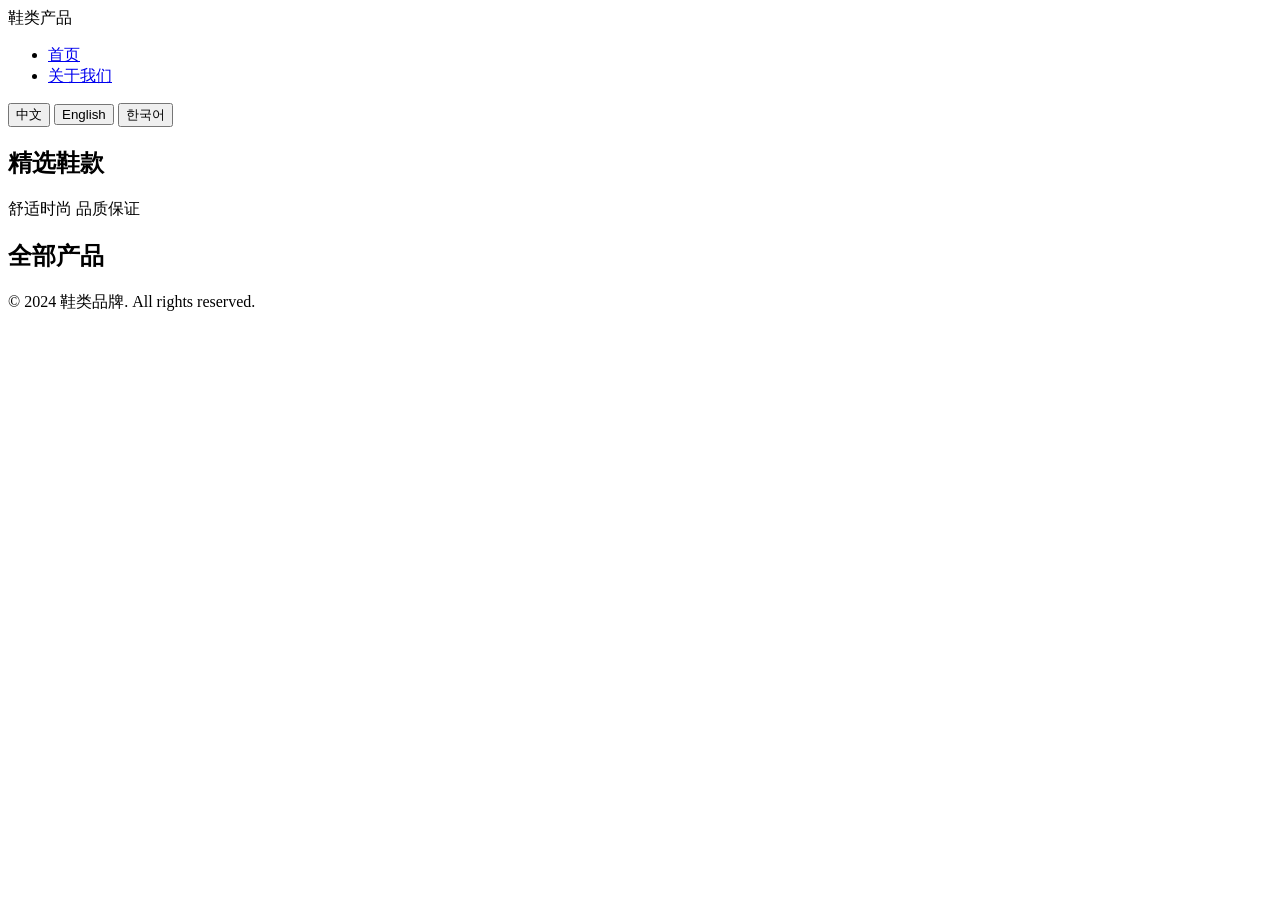
==== index.html @ e32cfd5c "Initial commit: add index.html" ====
<!DOCTYPE html>
<html lang="zh">
<head>
    <meta charset="UTF-8">
    <meta name="viewport" content="width=device-width, initial-scale=1.0">
    <title>首页 - 鞋类产品展示</title>
    <link rel="stylesheet" href="css/style.css">
</head>
<body>
    <header>
        <nav class="navbar">
            <div class="logo">鞋类产品</div>
            <ul class="nav-links">
                <li><a href="index.html" class="active">首页</a></li>
                <li><a href="about.html">关于我们</a></li>
            </ul>
            <div class="language-switcher">
                <button data-lang="zh" class="lang-btn active">中文</button>
                <button data-lang="en" class="lang-btn">English</button>
                <button data-lang="ko" class="lang-btn">한국어</button>
            </div>
        </nav>
    </header>

    <main>
        <section class="hero">
            <div class="hero-slider" id="heroSlider">
            </div>
            <div class="hero-content">
                <h1 id="heroTitle">精选鞋款</h1>
                <p id="heroSubtitle">舒适时尚 品质保证</p>
            </div>
        </section>

        <section class="products-section">
            <h2 id="productsTitle">全部产品</h2>
            <div class="series-filter" id="seriesFilter">
            </div>
            <div class="products-grid" id="productsGrid">
            </div>
        </section>
    </main>

    <footer>
        <div class="footer-content" id="footerContent">
            <p>&copy; 2024 鞋类品牌. All rights reserved.</p>
        </div>
    </footer>

    <script src="js/i18n.js"></script>
    <script src="js/cache-manager.js"></script>
    <script src="js/github-api.js"></script>
    <script src="js/lazy-load.js"></script>
    <script src="js/error-handler.js"></script>
    <script src="js/frontend.js"></script>
</body>
</html>
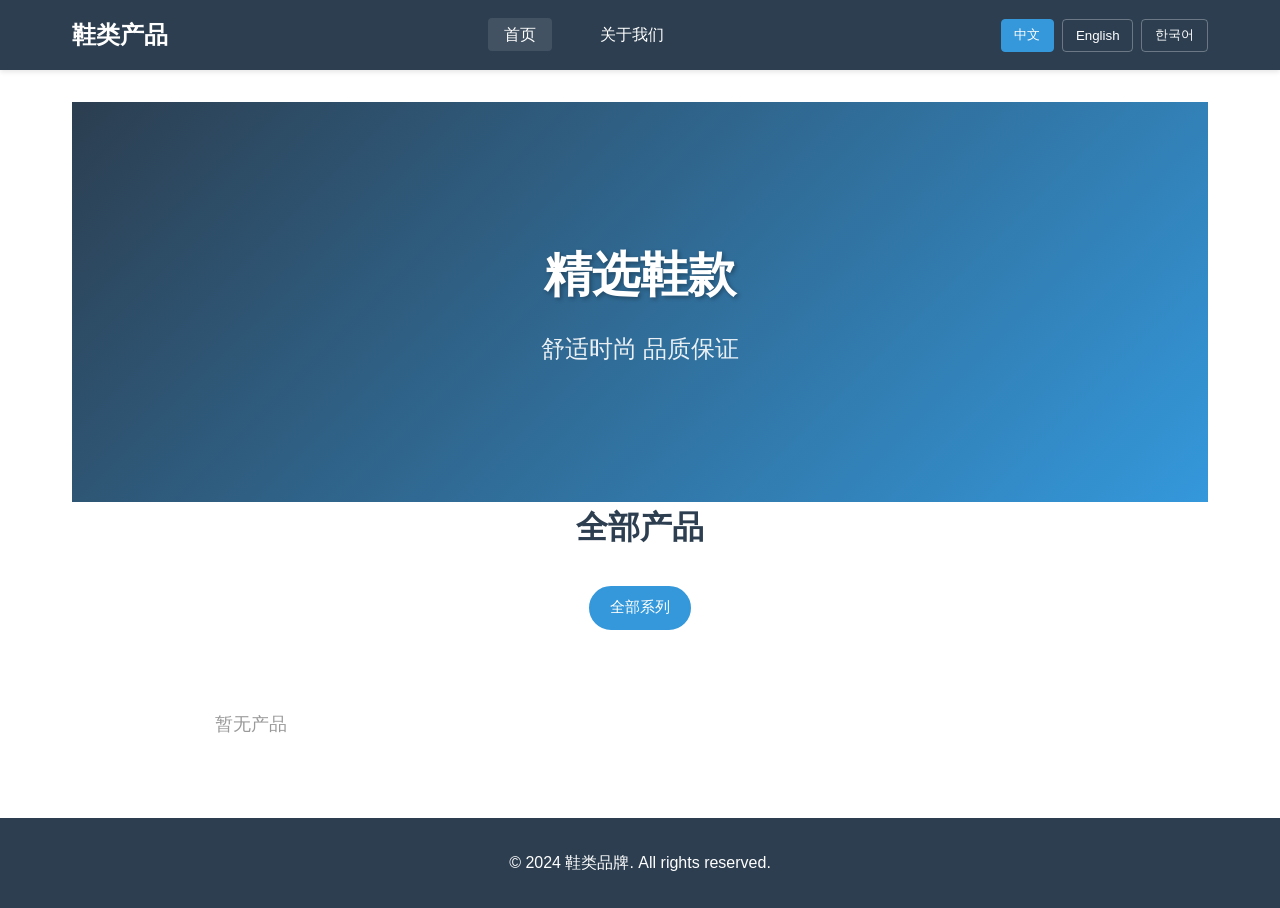
==== commit 2f516992: "初版" ====
--- a/index.html
+++ b/index.html
@@ -54,4 +54,4 @@
     <script src="js/error-handler.js"></script>
     <script src="js/frontend.js"></script>
 </body>
-</html>+</html>
--- a/css/style.css
+++ b/css/style.css
@@ -0,0 +1,337 @@
+* {
+    margin: 0;
+    padding: 0;
+    box-sizing: border-box;
+}
+
+:root {
+    --primary-color: #2c3e50;
+    --secondary-color: #3498db;
+    --accent-color: #e74c3c;
+    --text-color: #333;
+    --light-bg: #f8f9fa;
+    --border-color: #ddd;
+}
+
+body {
+    font-family: -apple-system, BlinkMacSystemFont, 'Segoe UI', Roboto, 'Helvetica Neue', Arial, sans-serif;
+    line-height: 1.6;
+    color: var(--text-color);
+    background-color: #fff;
+}
+
+header {
+    background-color: var(--primary-color);
+    color: #fff;
+    position: sticky;
+    top: 0;
+    z-index: 1000;
+    box-shadow: 0 2px 5px rgba(0,0,0,0.1);
+}
+
+.navbar {
+    display: flex;
+    justify-content: space-between;
+    align-items: center;
+    max-width: 1200px;
+    margin: 0 auto;
+    padding: 1rem 2rem;
+}
+
+.logo {
+    font-size: 1.5rem;
+    font-weight: bold;
+}
+
+.nav-links {
+    display: flex;
+    list-style: none;
+    gap: 2rem;
+}
+
+.nav-links a {
+    color: #fff;
+    text-decoration: none;
+    padding: 0.5rem 1rem;
+    border-radius: 4px;
+    transition: background-color 0.3s;
+}
+
+.nav-links a:hover,
+.nav-links a.active {
+    background-color: rgba(255,255,255,0.1);
+}
+
+.language-switcher {
+    display: flex;
+    gap: 0.5rem;
+}
+
+.lang-btn {
+    padding: 0.4rem 0.8rem;
+    border: 1px solid rgba(255,255,255,0.3);
+    background: transparent;
+    color: #fff;
+    border-radius: 4px;
+    cursor: pointer;
+    transition: all 0.3s;
+}
+
+.lang-btn:hover,
+.lang-btn.active {
+    background-color: var(--secondary-color);
+    border-color: var(--secondary-color);
+}
+
+.hero {
+    position: relative;
+    height: 400px;
+    background: linear-gradient(135deg, var(--primary-color), var(--secondary-color));
+    display: flex;
+    align-items: center;
+    justify-content: center;
+    overflow: hidden;
+}
+
+.hero-slider {
+    position: absolute;
+    top: 0;
+    left: 0;
+    width: 100%;
+    height: 100%;
+}
+
+.hero-slider img {
+    width: 100%;
+    height: 100%;
+    object-fit: cover;
+    opacity: 0.3;
+}
+
+.hero-content {
+    position: relative;
+    text-align: center;
+    color: #fff;
+    z-index: 1;
+}
+
+.hero-content h1 {
+    font-size: 3rem;
+    margin-bottom: 1rem;
+    text-shadow: 2px 2px 4px rgba(0,0,0,0.3);
+}
+
+.hero-content p {
+    font-size: 1.5rem;
+    opacity: 0.9;
+}
+
+main {
+    max-width: 1200px;
+    margin: 0 auto;
+    padding: 2rem;
+    min-height: calc(100vh - 200px);
+}
+
+.products-section h2 {
+    text-align: center;
+    margin-bottom: 2rem;
+    font-size: 2rem;
+    color: var(--primary-color);
+}
+
+.series-filter {
+    display: flex;
+    flex-wrap: wrap;
+    justify-content: center;
+    gap: 1rem;
+    margin-bottom: 2rem;
+}
+
+.filter-btn {
+    padding: 0.6rem 1.2rem;
+    border: 2px solid var(--secondary-color);
+    background: transparent;
+    color: var(--secondary-color);
+    border-radius: 25px;
+    cursor: pointer;
+    transition: all 0.3s;
+    font-size: 0.95rem;
+}
+
+.filter-btn:hover,
+.filter-btn.active {
+    background-color: var(--secondary-color);
+    color: #fff;
+}
+
+.products-grid {
+    display: grid;
+    grid-template-columns: repeat(auto-fill, minmax(280px, 1fr));
+    gap: 2rem;
+}
+
+.product-card {
+    border: 1px solid var(--border-color);
+    border-radius: 8px;
+    overflow: hidden;
+    transition: transform 0.3s, box-shadow 0.3s;
+    background: #fff;
+}
+
+.product-card:hover {
+    transform: translateY(-5px);
+    box-shadow: 0 5px 20px rgba(0,0,0,0.1);
+}
+
+.product-image {
+    width: 100%;
+    height: 250px;
+    object-fit: cover;
+    background-color: var(--light-bg);
+}
+
+.product-info {
+    padding: 1.2rem;
+}
+
+.product-name {
+    font-size: 1.1rem;
+    font-weight: 600;
+    margin-bottom: 0.5rem;
+    color: var(--primary-color);
+}
+
+.product-desc {
+    font-size: 0.9rem;
+    color: #666;
+    margin-bottom: 0.8rem;
+    line-height: 1.5;
+    display: -webkit-box;
+    -webkit-line-clamp: 2;
+    -webkit-box-orient: vertical;
+    overflow: hidden;
+}
+
+.product-price {
+    font-size: 1.2rem;
+    font-weight: bold;
+    color: var(--accent-color);
+}
+
+.about-section {
+    padding: 2rem 0;
+}
+
+.about-section h1 {
+    text-align: center;
+    margin-bottom: 2rem;
+    font-size: 2.5rem;
+    color: var(--primary-color);
+}
+
+.about-content {
+    display: grid;
+    grid-template-columns: 1fr 1fr;
+    gap: 3rem;
+    align-items: center;
+}
+
+.about-text p {
+    margin-bottom: 1.5rem;
+    font-size: 1.1rem;
+    line-height: 1.8;
+}
+
+.about-image img {
+    width: 100%;
+    border-radius: 8px;
+    box-shadow: 0 5px 20px rgba(0,0,0,0.1);
+}
+
+.contact-section {
+    margin-top: 4rem;
+    padding: 2rem;
+    background-color: var(--light-bg);
+    border-radius: 8px;
+}
+
+.contact-section h2 {
+    text-align: center;
+    margin-bottom: 2rem;
+    color: var(--primary-color);
+}
+
+.contact-info {
+    display: flex;
+    flex-direction: column;
+    gap: 1rem;
+    max-width: 500px;
+    margin: 0 auto;
+}
+
+.contact-item {
+    display: flex;
+    gap: 1rem;
+}
+
+.contact-item .label {
+    font-weight: 600;
+    color: var(--primary-color);
+    min-width: 60px;
+}
+
+.contact-item .value {
+    color: #666;
+}
+
+footer {
+    background-color: var(--primary-color);
+    color: #fff;
+    padding: 2rem;
+    text-align: center;
+}
+
+.footer-content {
+    max-width: 1200px;
+    margin: 0 auto;
+}
+
+.loading {
+    text-align: center;
+    padding: 3rem;
+    font-size: 1.2rem;
+    color: #666;
+}
+
+.error-message {
+    text-align: center;
+    padding: 3rem;
+    color: var(--accent-color);
+}
+
+.no-products {
+    text-align: center;
+    padding: 3rem;
+    color: #999;
+    font-size: 1.1rem;
+}
+
+@media (max-width: 768px) {
+    .navbar {
+        flex-direction: column;
+        gap: 1rem;
+    }
+    
+    .hero-content h1 {
+        font-size: 2rem;
+    }
+    
+    .about-content {
+        grid-template-columns: 1fr;
+    }
+    
+    .products-grid {
+        grid-template-columns: repeat(auto-fill, minmax(250px, 1fr));
+    }
+}
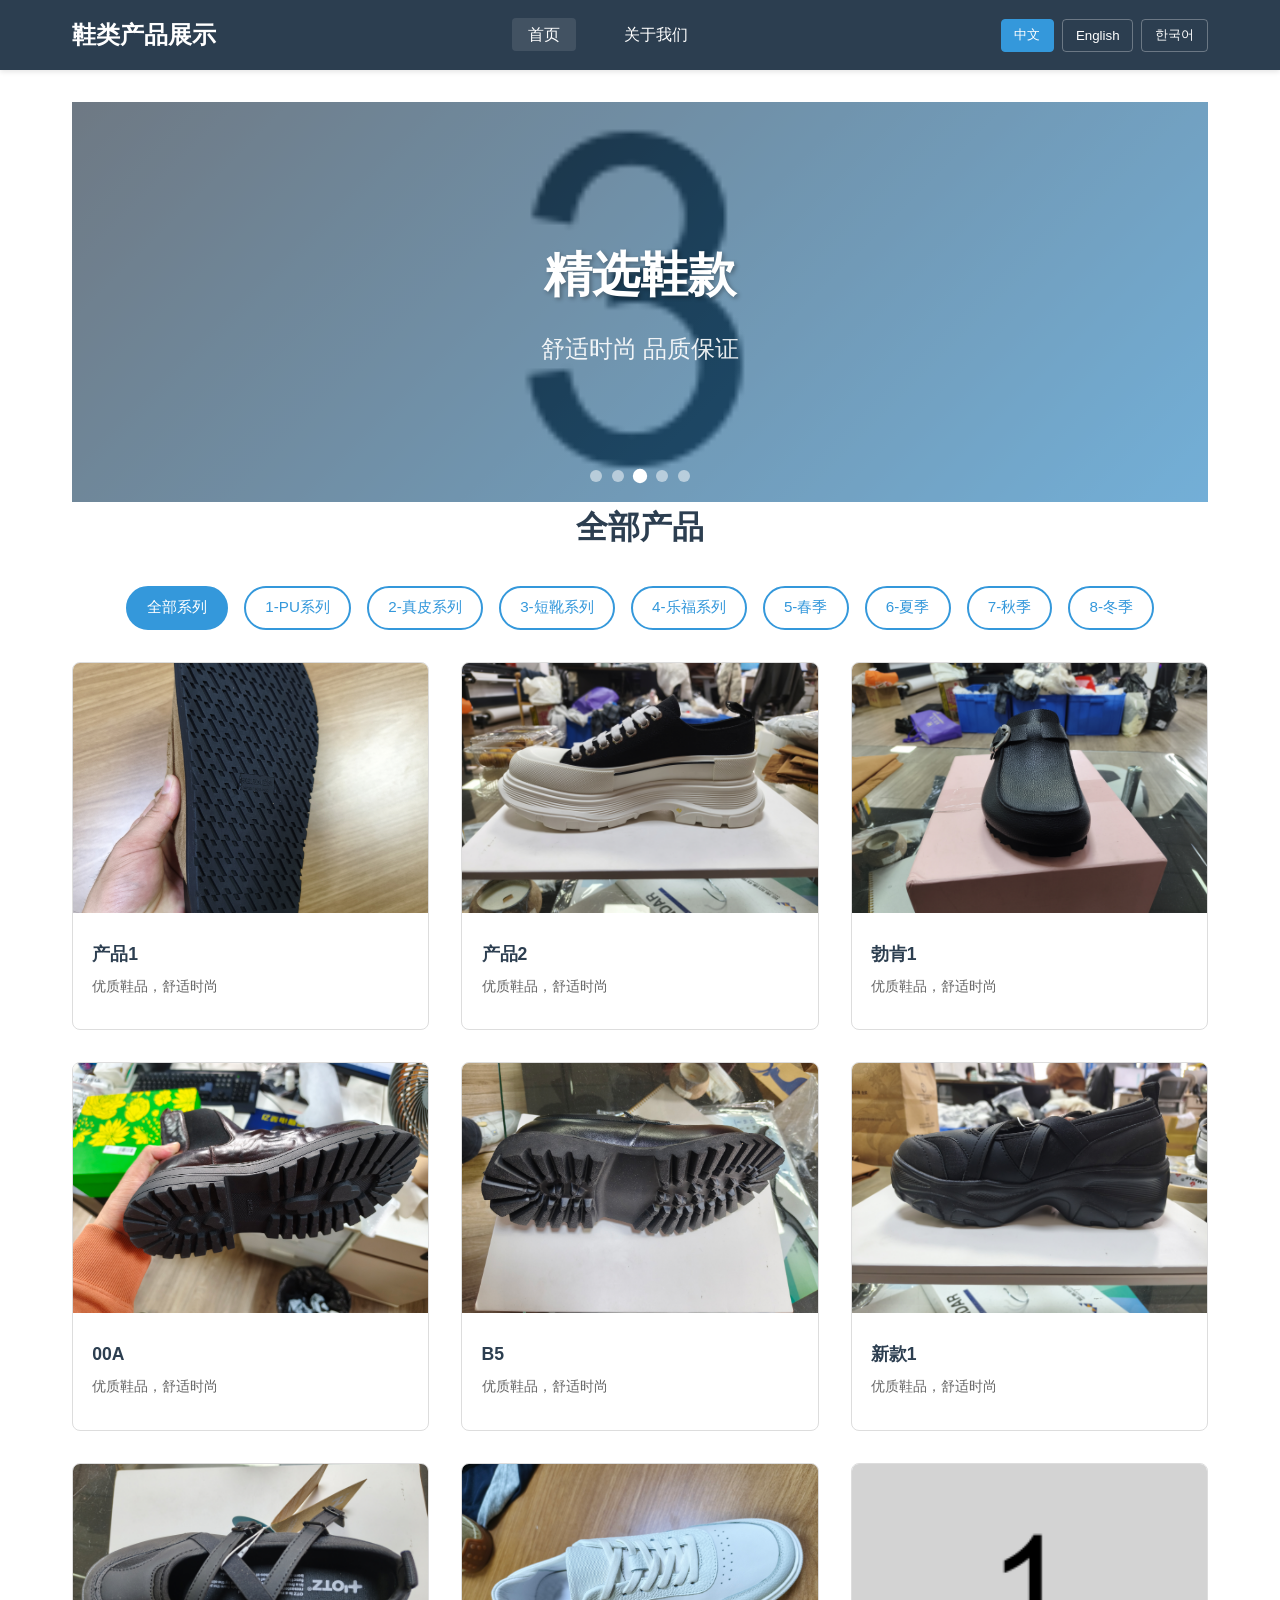
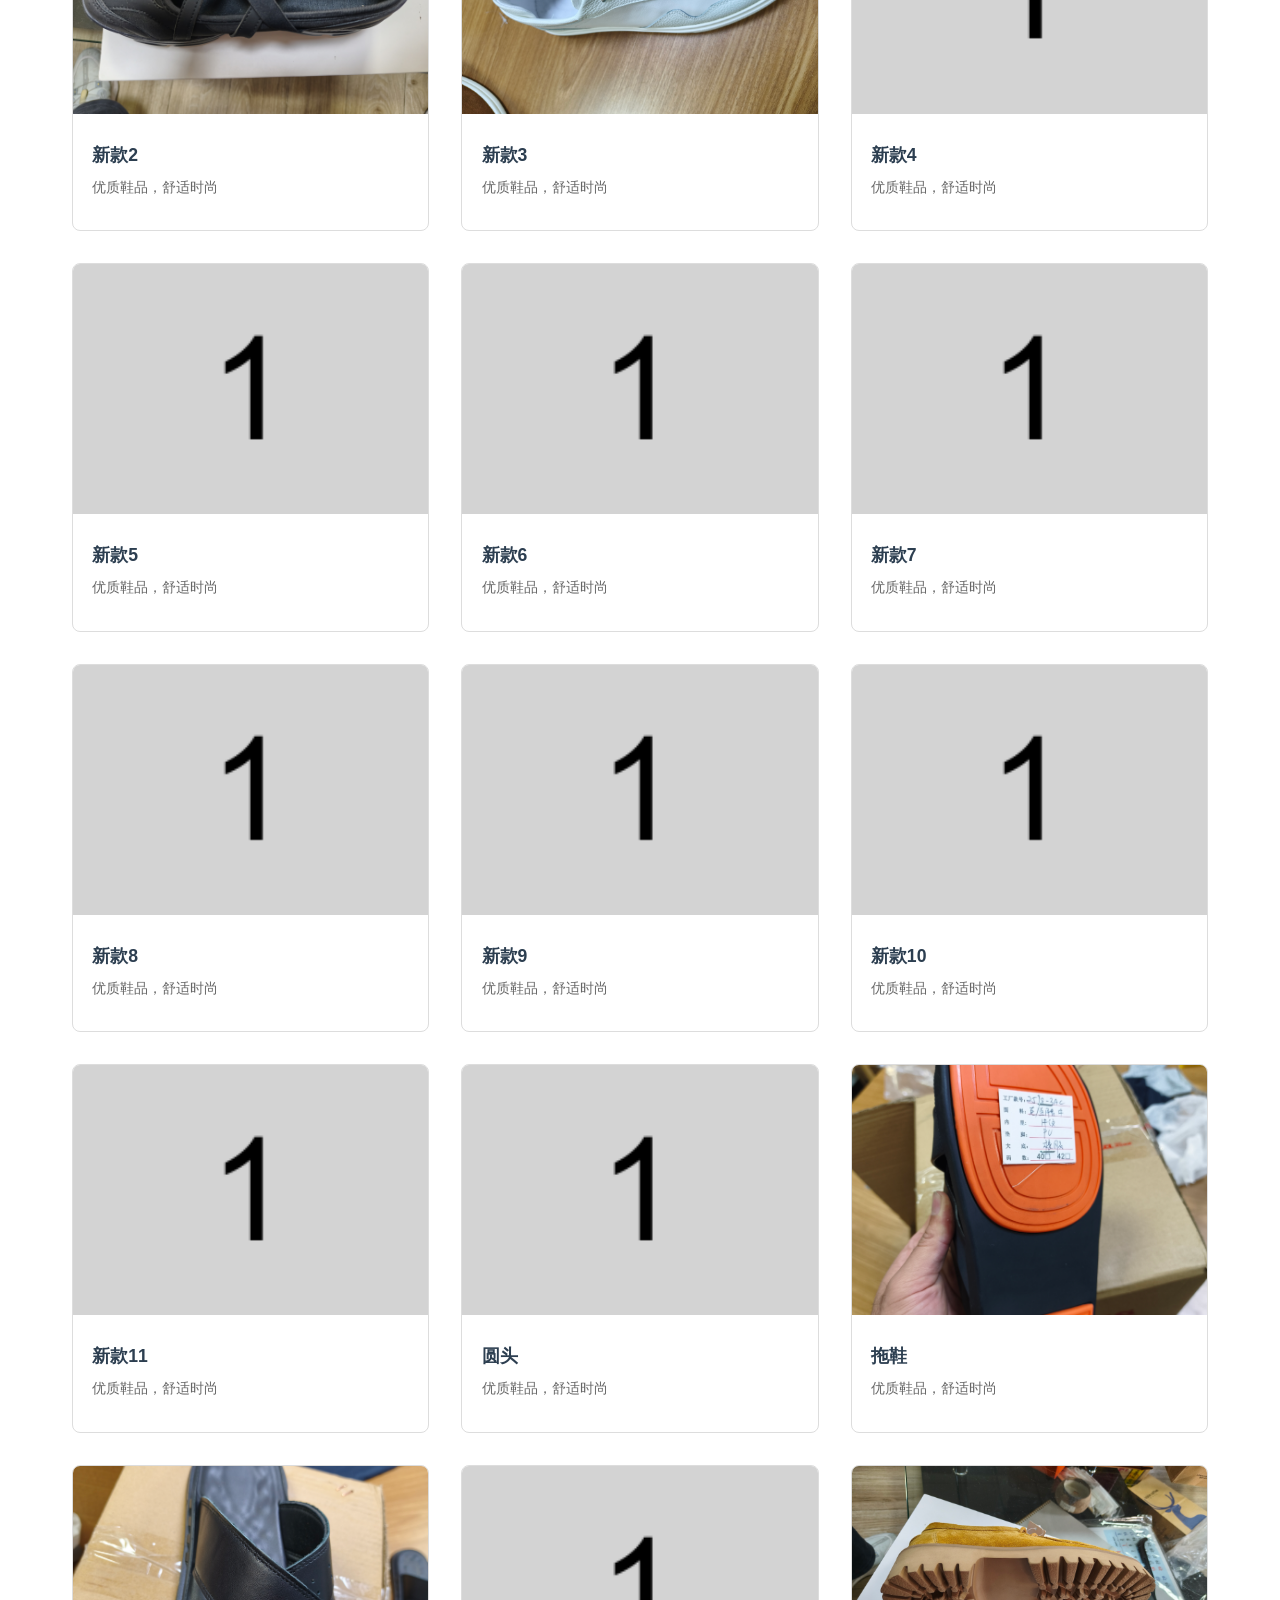
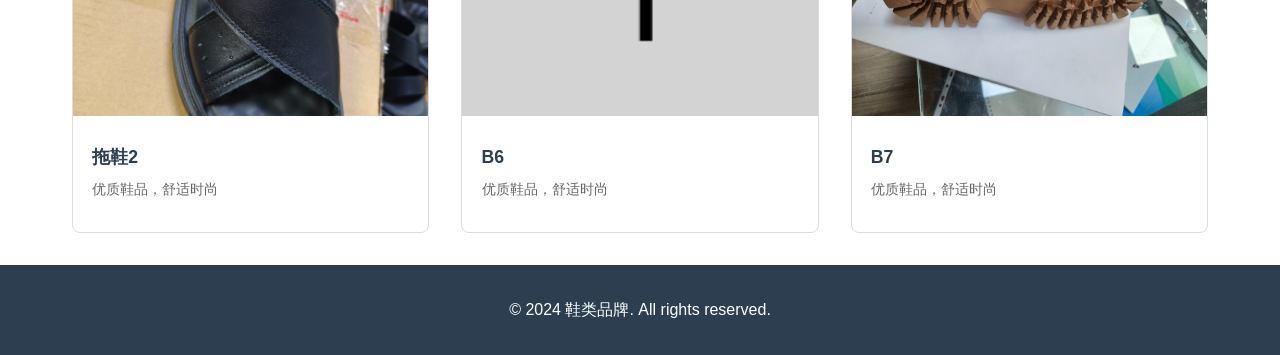
==== commit 41488886: "修复后台界面问题：修复产品保存SHA处理、添加描述字段、完善配置保存" ====
--- a/index.html
+++ b/index.html
@@ -47,6 +47,14 @@
         </div>
     </footer>
 
+    <div class="modal" id="productModal" style="display:none;">
+        <div class="modal-content">
+            <button class="modal-close" id="closeModal">&times;</button>
+            <div class="modal-gallery" id="modalGallery"></div>
+            <div class="modal-info" id="modalInfo"></div>
+        </div>
+    </div>
+
     <script src="js/i18n.js"></script>
     <script src="js/cache-manager.js"></script>
     <script src="js/github-api.js"></script>
--- a/css/style.css
+++ b/css/style.css
@@ -101,11 +101,50 @@
     height: 100%;
 }
 
-.hero-slider img {
+.hero-slider .slide {
+    position: absolute;
+    top: 0;
+    left: 0;
+    width: 100%;
+    height: 100%;
+    opacity: 0;
+    transition: opacity 0.8s ease-in-out;
+}
+
+.hero-slider .slide.active {
+    opacity: 1;
+}
+
+.hero-slider .slide img {
     width: 100%;
     height: 100%;
     object-fit: cover;
-    opacity: 0.3;
+    opacity: 0.4;
+}
+
+.hero-slider .slider-nav {
+    position: absolute;
+    bottom: 20px;
+    left: 50%;
+    transform: translateX(-50%);
+    display: flex;
+    gap: 10px;
+    z-index: 10;
+}
+
+.hero-slider .nav-dot {
+    width: 12px;
+    height: 12px;
+    border-radius: 50%;
+    background: rgba(255, 255, 255, 0.5);
+    cursor: pointer;
+    transition: all 0.3s;
+}
+
+.hero-slider .nav-dot:hover,
+.hero-slider .nav-dot.active {
+    background: #fff;
+    transform: scale(1.2);
 }
 
 .hero-content {
@@ -317,6 +356,182 @@
     font-size: 1.1rem;
 }
 
+.modal {
+    position: fixed;
+    top: 0;
+    left: 0;
+    width: 100%;
+    height: 100%;
+    background-color: rgba(0,0,0,0.8);
+    display: none;
+    align-items: center;
+    justify-content: center;
+    z-index: 2000;
+}
+
+.modal.active {
+    display: flex;
+}
+
+.modal-content {
+    background: #fff;
+    border-radius: 12px;
+    max-width: 1200px;
+    width: 95%;
+    max-height: 90vh;
+    overflow-y: auto;
+    position: relative;
+    display: flex;
+    flex-direction: row;
+}
+
+.modal-close {
+    position: absolute;
+    top: 15px;
+    right: 20px;
+    font-size: 28px;
+    color: #666;
+    cursor: pointer;
+    z-index: 10;
+    background: none;
+    border: none;
+}
+
+.modal-close:hover {
+    color: #333;
+}
+
+.modal-gallery {
+    flex: 1;
+    padding: 20px;
+    background: #f8f9fa;
+    display: flex;
+    flex-direction: column;
+}
+
+.image-carousel {
+    position: relative;
+    display: flex;
+    align-items: center;
+    justify-content: center;
+    flex: 1;
+}
+
+.carousel-btn {
+    position: absolute;
+    top: 50%;
+    transform: translateY(-50%);
+    width: 40px;
+    height: 40px;
+    border-radius: 50%;
+    background: rgba(0,0,0,0.5);
+    color: #fff;
+    border: none;
+    cursor: pointer;
+    font-size: 18px;
+    display: flex;
+    align-items: center;
+    justify-content: center;
+    transition: background 0.3s;
+}
+
+.carousel-btn:hover {
+    background: rgba(0,0,0,0.8);
+}
+
+.prev-btn {
+    left: 10px;
+}
+
+.next-btn {
+    right: 10px;
+}
+
+.modal-gallery .main-image {
+    width: 100%;
+    height: 500px;
+    display: flex;
+    align-items: center;
+    justify-content: center;
+    margin-bottom: 15px;
+}
+
+.modal-gallery .main-image img {
+    max-width: 100%;
+    max-height: 500px;
+    object-fit: contain;
+    cursor: pointer;
+}
+
+.modal-gallery .thumbnails {
+    display: flex;
+    gap: 8px;
+    overflow-x: auto;
+    padding: 10px 0;
+    justify-content: center;
+    flex-wrap: wrap;
+}
+
+.modal-gallery .thumbnail {
+    width: 60px;
+    height: 60px;
+    object-fit: cover;
+    border-radius: 4px;
+    cursor: pointer;
+    border: 2px solid transparent;
+    transition: border-color 0.3s;
+    flex-shrink: 0;
+}
+
+.modal-gallery .thumbnail:hover,
+.modal-gallery .thumbnail.active {
+    border-color: var(--secondary-color);
+}
+
+.modal-info {
+    flex: 1;
+    padding: 25px;
+    overflow-y: auto;
+}
+
+.modal-info .product-title {
+    font-size: 1.5rem;
+    color: var(--primary-color);
+    margin-bottom: 10px;
+}
+
+.modal-info .product-description {
+    color: #666;
+    margin-bottom: 15px;
+    line-height: 1.6;
+}
+
+.product-details {
+    margin-top: 20px;
+}
+
+.detail-row {
+    display: flex;
+    padding: 10px 0;
+    border-bottom: 1px solid #f0f0f0;
+}
+
+.detail-row .label {
+    font-weight: 600;
+    color: var(--primary-color);
+    min-width: 80px;
+}
+
+.detail-row .value {
+    color: #666;
+}
+
+.detail-row .value.price {
+    font-size: 1.3rem;
+    font-weight: bold;
+    color: var(--accent-color);
+}
+
 @media (max-width: 768px) {
     .navbar {
         flex-direction: column;
@@ -334,4 +549,25 @@
     .products-grid {
         grid-template-columns: repeat(auto-fill, minmax(250px, 1fr));
     }
-}
+    
+    .modal-content {
+        flex-direction: column;
+    }
+    
+    .modal-gallery {
+        max-height: 50vh;
+    }
+    
+    .modal-gallery .main-image {
+        height: 200px;
+    }
+    
+    .modal-gallery .main-image img {
+        max-height: 200px;
+    }
+    
+    .modal-gallery .thumbnail {
+        width: 50px;
+        height: 50px;
+    }
+}
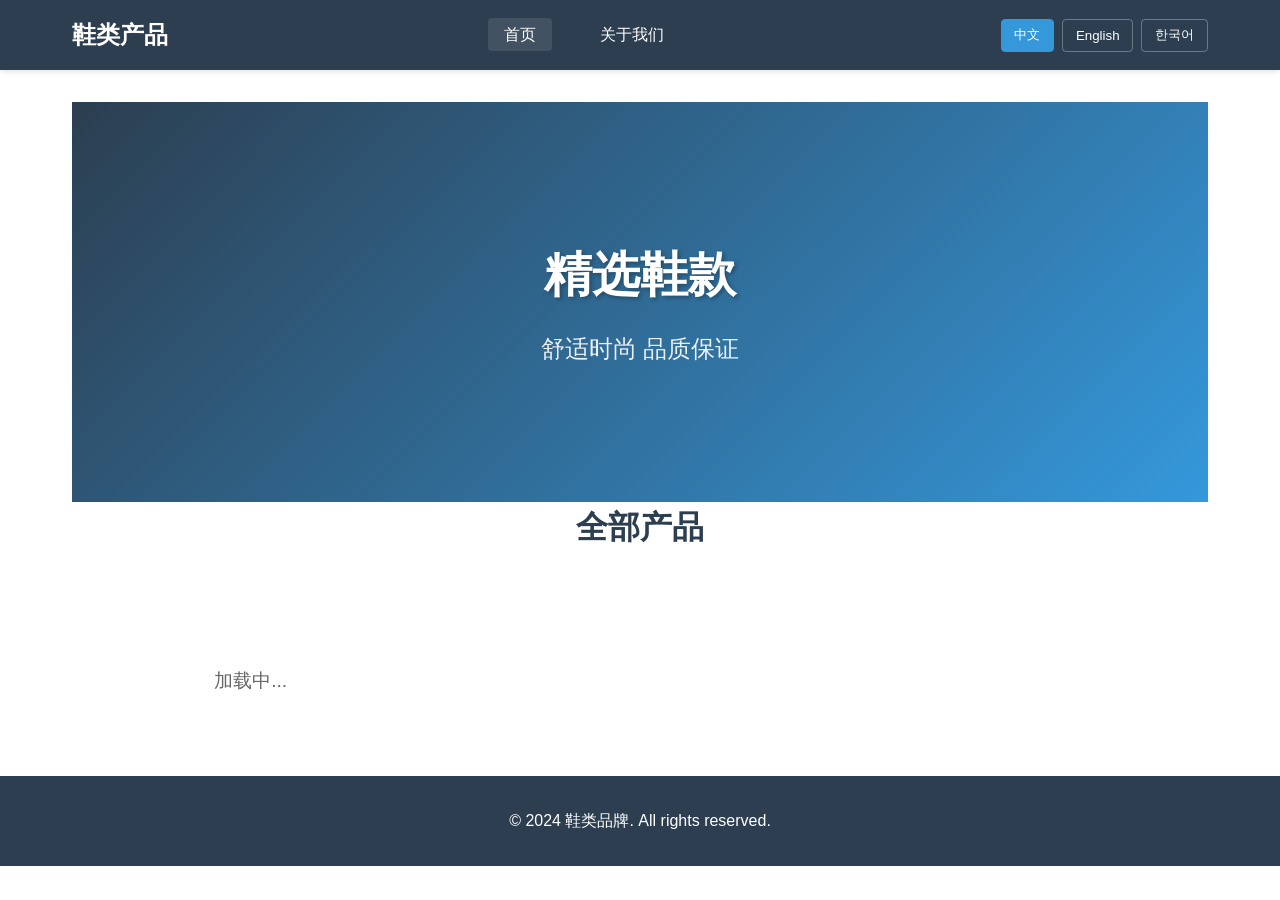
==== commit 702a6491: "重构：创建统一的产品数据读取模块product-data.js" ====
--- a/index.html
+++ b/index.html
@@ -58,6 +58,7 @@
     <script src="js/i18n.js"></script>
     <script src="js/cache-manager.js"></script>
     <script src="js/github-api.js"></script>
+    <script src="js/product-data.js"></script>
     <script src="js/lazy-load.js"></script>
     <script src="js/error-handler.js"></script>
     <script src="js/frontend.js"></script>
